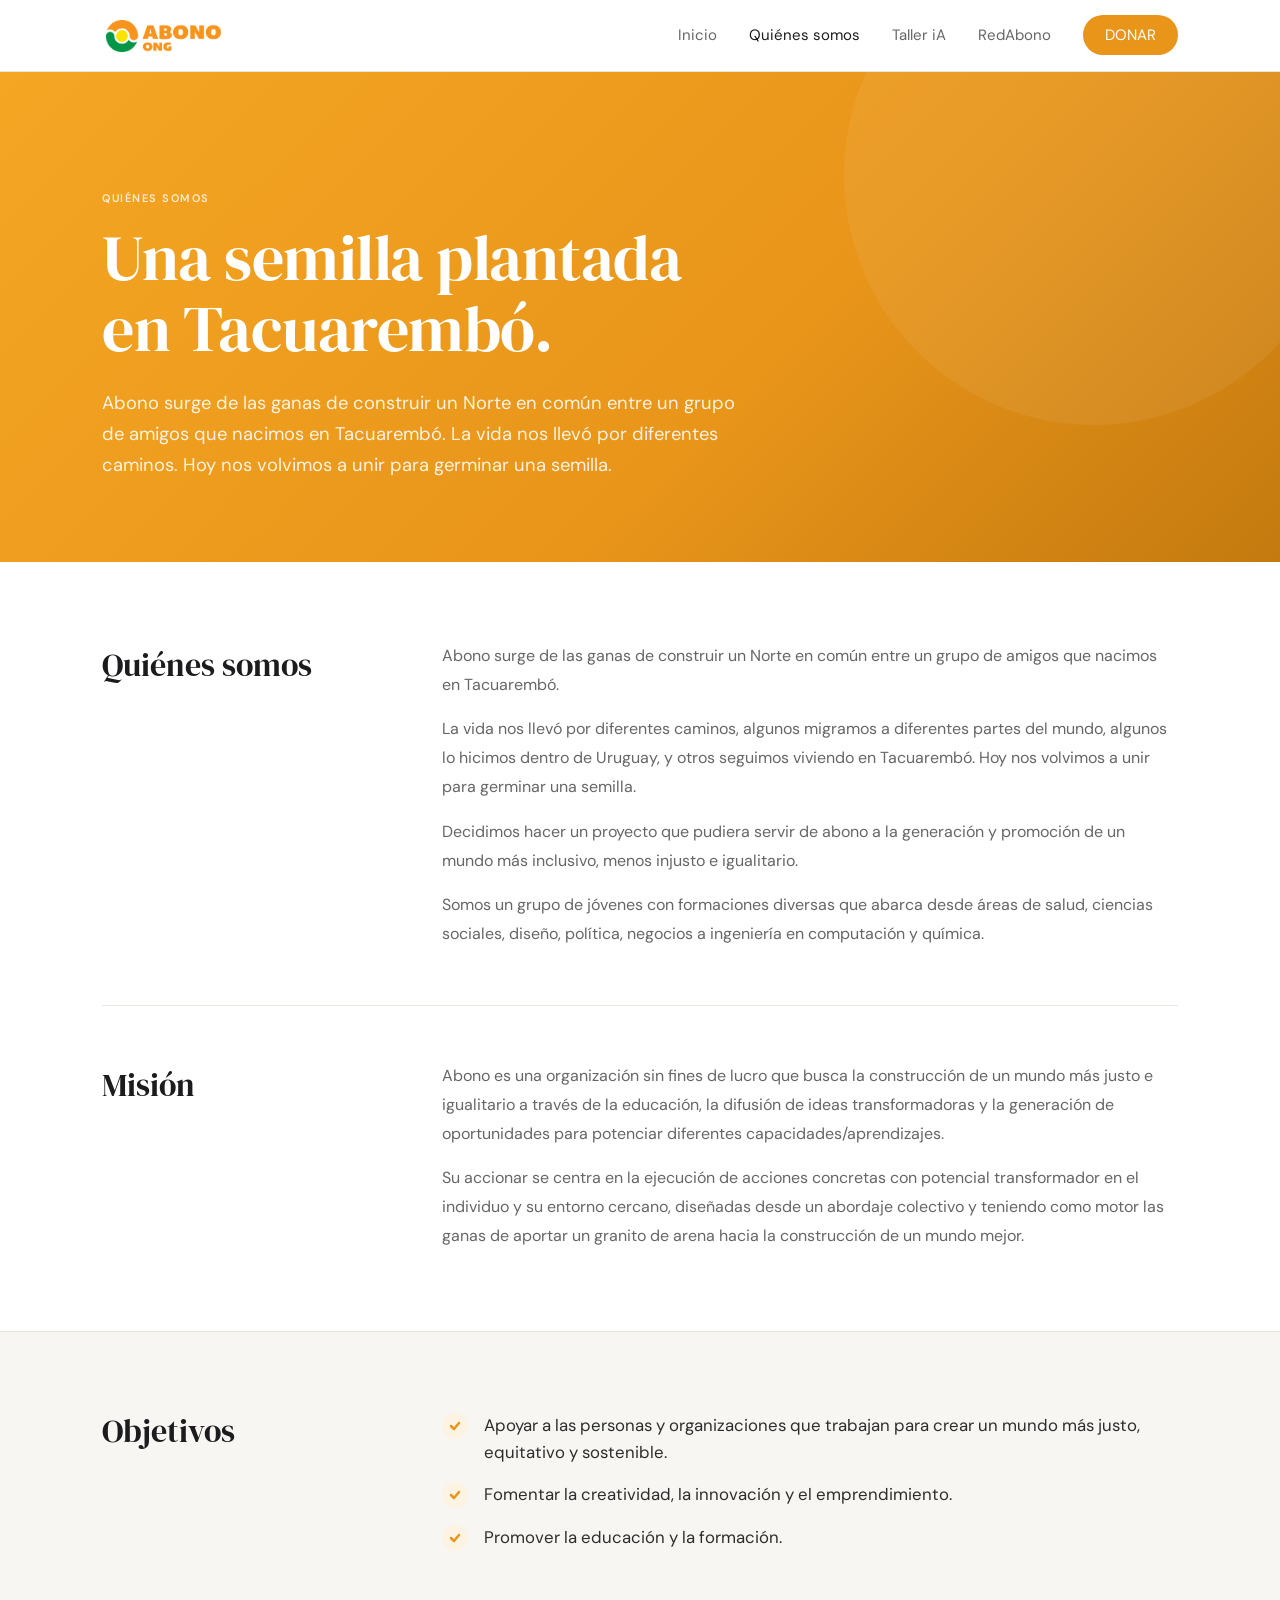
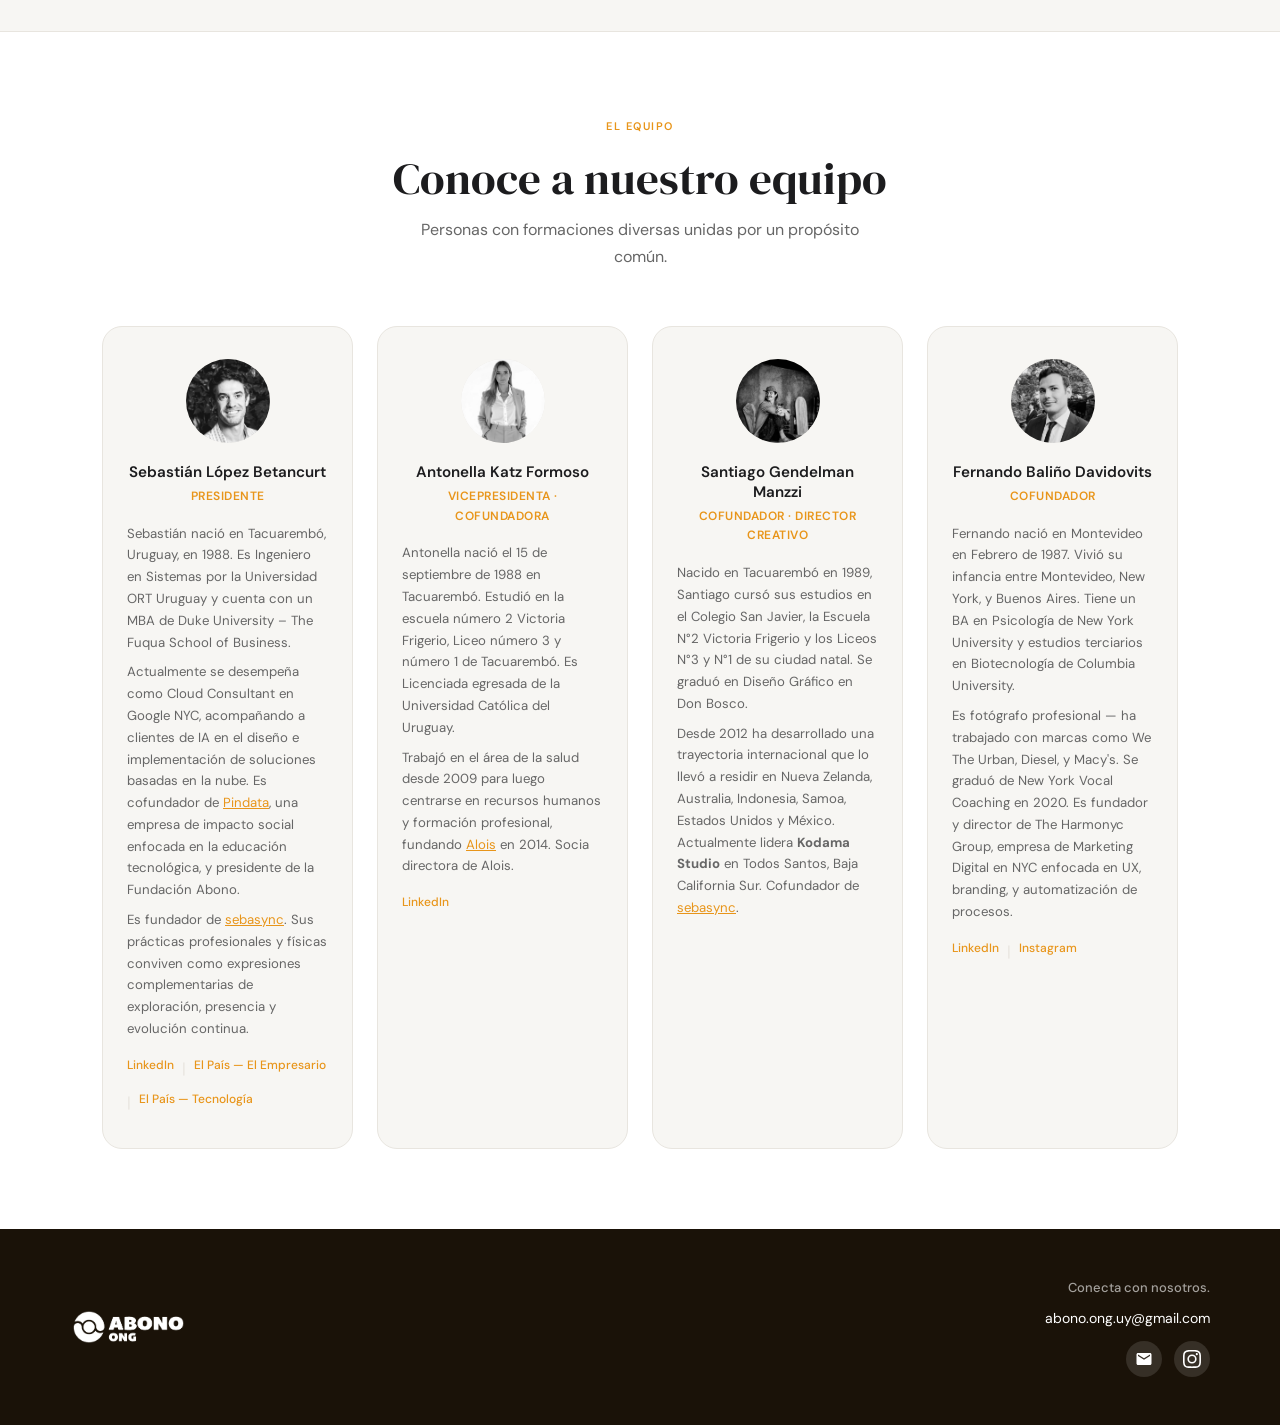
==== about.html @ c21d2574 "Deploy sitio Abono ONG — versión final" ====
<!DOCTYPE html>
<html lang="es">
<head>
  <meta charset="UTF-8"/>
  <meta name="viewport" content="width=device-width, initial-scale=1.0"/>
  <title>Quiénes somos — Abono ONG</title>
  <meta name="description" content="Somos un grupo de jóvenes de Tacuarembó que decidimos construir un mundo más justo a través de la educación y la innovación."/>
  <link rel="stylesheet" href="style.css"/>
  <style>
    .page-hero {
      background: linear-gradient(135deg, #F5A623 0%, #E8951A 60%, #C47A0F 100%);
      padding: 7rem 0 5rem;
      position: relative;
      overflow: hidden;
    }

    .page-hero::before {
      content: '';
      position: absolute;
      top: -30%;
      right: -5%;
      width: 500px;
      height: 500px;
      border-radius: 50%;
      background: rgba(255,255,255,0.06);
    }

    .page-hero-inner {
      position: relative;
      z-index: 2;
    }

    .page-hero .tag { color: rgba(255,255,255,0.8); }

    .page-hero h1 {
      color: white;
      margin-bottom: 1.5rem;
    }

    .page-hero .lead {
      color: rgba(255,255,255,0.88);
      margin-bottom: 0;
      max-width: 640px;
    }

    /* QUIENES / MISION */
    .text-sections { padding: 5rem 0; }

    .text-block {
      display: grid;
      grid-template-columns: 260px 1fr;
      gap: 5rem;
      align-items: start;
      padding: 3.5rem 0;
      border-bottom: 1px solid var(--border);
    }

    .text-block:first-child { padding-top: 0; }
    .text-block:last-child { border-bottom: none; padding-bottom: 0; }

    .text-block h2 {
      font-size: 2rem;
      padding-top: 0.25rem;
    }

    .text-block-content p {
      color: var(--mid);
      margin-bottom: 1rem;
      line-height: 1.8;
    }

    .text-block-content p:last-child { margin-bottom: 0; }

    /* OBJECTIVES */
    .objectives {
      background: var(--light);
      border-top: 1px solid var(--border);
      border-bottom: 1px solid var(--border);
      padding: 5rem 0;
    }

    .objectives-inner {
      display: grid;
      grid-template-columns: 260px 1fr;
      gap: 5rem;
      align-items: start;
    }

    .objectives h2 { font-size: 2rem; }

    .obj-list {
      list-style: none;
      display: flex;
      flex-direction: column;
      gap: 1rem;
    }

    .obj-list li {
      display: flex;
      align-items: flex-start;
      gap: 1rem;
      font-size: 1.05rem;
      color: var(--dark);
      line-height: 1.6;
    }

    .obj-bullet {
      flex-shrink: 0;
      width: 26px;
      height: 26px;
      border-radius: 50%;
      background: var(--orange-pale);
      display: flex;
      align-items: center;
      justify-content: center;
      margin-top: 1px;
    }

    .obj-bullet svg {
      width: 12px;
      height: 12px;
      stroke: var(--orange);
      fill: none;
      stroke-width: 2.5;
      stroke-linecap: round;
      stroke-linejoin: round;
    }

    /* TEAM */
    .team { padding: 5rem 0; }

    .team-header {
      text-align: center;
      margin-bottom: 3.5rem;
    }

    .team-header h2 { margin-bottom: 0.75rem; }
    .team-header p { color: var(--mid); max-width: 480px; margin: 0 auto; }

    .team-grid {
      display: grid;
      grid-template-columns: repeat(4, 1fr);
      gap: 1.5rem;
    }

    .team-card {
      background: var(--light);
      border-radius: var(--radius-lg);
      padding: 2rem 1.5rem;
      border: 1px solid var(--border);
      transition: border-color 0.2s, box-shadow 0.2s;
    }

    .team-card:hover {
      border-color: var(--orange);
      box-shadow: 0 4px 16px rgba(232,149,26,0.1);
    }

    .team-photo {
      width: 84px;
      height: 84px;
      border-radius: 50%;
      margin: 0 auto 1.25rem;
      overflow: hidden;
      background: var(--border);
    }

    .team-photo img {
      width: 100%;
      height: 100%;
      object-fit: cover;
      object-position: center top;
      filter: grayscale(100%);
    }

    .team-card h3 {
      font-size: 0.95rem;
      margin-bottom: 0.25rem;
      text-align: center;
      line-height: 1.3;
    }

    .team-role {
      font-size: 0.75rem;
      font-weight: 600;
      color: var(--orange);
      text-align: center;
      text-transform: uppercase;
      letter-spacing: 0.5px;
      margin-bottom: 1rem;
    }

    .team-bio {
      font-size: 0.825rem;
      color: var(--mid);
      line-height: 1.65;
    }

    .team-links {
      display: flex;
      gap: 0.5rem;
      margin-top: 1rem;
      flex-wrap: wrap;
    }

    .team-links a {
      font-size: 0.75rem;
      color: var(--orange);
      text-decoration: none;
      font-weight: 500;
    }

    .team-links a:hover { text-decoration: underline; }
    .team-links span { color: var(--border); }

    @media (max-width: 1000px) {
      .team-grid { grid-template-columns: 1fr 1fr; }
    }

    @media (max-width: 768px) {
      .text-block { grid-template-columns: 1fr; gap: 1.5rem; }
      .objectives-inner { grid-template-columns: 1fr; gap: 2rem; }
      .team-grid { grid-template-columns: 1fr 1fr; gap: 1rem; }
    }

    @media (max-width: 540px) {
      .team-grid { grid-template-columns: 1fr; }
    }
  </style>
</head>
<body>
  <div id="nav-placeholder"></div>

  <!-- HERO -->
  <section class="page-hero">
    <div class="container">
      <div class="page-hero-inner">
        <span class="tag">Quiénes somos</span>
        <h1>Una semilla plantada<br>en Tacuarembó.</h1>
        <p class="lead">Abono surge de las ganas de construir un Norte en común entre un grupo de amigos que nacimos en Tacuarembó. La vida nos llevó por diferentes caminos. Hoy nos volvimos a unir para germinar una semilla.</p>
      </div>
    </div>
  </section>

  <!-- QUIENES / MISION -->
  <section class="text-sections">
    <div class="container">
      <div class="text-block">
        <h2>Quiénes somos</h2>
        <div class="text-block-content">
          <p>Abono surge de las ganas de construir un Norte en común entre un grupo de amigos que nacimos en Tacuarembó.</p>
          <p>La vida nos llevó por diferentes caminos, algunos migramos a diferentes partes del mundo, algunos lo hicimos dentro de Uruguay, y otros seguimos viviendo en Tacuarembó. Hoy nos volvimos a unir para germinar una semilla.</p>
          <p>Decidimos hacer un proyecto que pudiera servir de abono a la generación y promoción de un mundo más inclusivo, menos injusto e igualitario.</p>
          <p>Somos un grupo de jóvenes con formaciones diversas que abarca desde áreas de salud, ciencias sociales, diseño, política, negocios a ingeniería en computación y química.</p>
        </div>
      </div>
      <div class="text-block">
        <h2>Misión</h2>
        <div class="text-block-content">
          <p>Abono es una organización sin fines de lucro que busca la construcción de un mundo más justo e igualitario a través de la educación, la difusión de ideas transformadoras y la generación de oportunidades para potenciar diferentes capacidades/aprendizajes.</p>
          <p>Su accionar se centra en la ejecución de acciones concretas con potencial transformador en el individuo y su entorno cercano, diseñadas desde un abordaje colectivo y teniendo como motor las ganas de aportar un granito de arena hacia la construcción de un mundo mejor.</p>
        </div>
      </div>
    </div>
  </section>

  <!-- OBJECTIVES -->
  <section class="objectives">
    <div class="container">
      <div class="objectives-inner">
        <h2>Objetivos</h2>
        <ul class="obj-list">
          <li>
            <div class="obj-bullet"><svg viewBox="0 0 12 12"><polyline points="2,6 5,9 10,3"/></svg></div>
            <span>Apoyar a las personas y organizaciones que trabajan para crear un mundo más justo, equitativo y sostenible.</span>
          </li>
          <li>
            <div class="obj-bullet"><svg viewBox="0 0 12 12"><polyline points="2,6 5,9 10,3"/></svg></div>
            <span>Fomentar la creatividad, la innovación y el emprendimiento.</span>
          </li>
          <li>
            <div class="obj-bullet"><svg viewBox="0 0 12 12"><polyline points="2,6 5,9 10,3"/></svg></div>
            <span>Promover la educación y la formación.</span>
          </li>
        </ul>
      </div>
    </div>
  </section>

  <!-- TEAM -->
  <section class="team">
    <div class="container">
      <div class="team-header">
        <span class="tag">El equipo</span>
        <h2>Conoce a nuestro equipo</h2>
        <p>Personas con formaciones diversas unidas por un propósito común.</p>
      </div>
      <div class="team-grid">

        <!-- Sebastián -->
        <div class="team-card">
          <div class="team-photo">
            <img src="img/seb.webp" alt="Sebastián López Betancurt"/>
          </div>
          <h3>Sebastián López Betancurt</h3>
          <div class="team-role">Presidente</div>
          <p class="team-bio">Sebastián nació en Tacuarembó, Uruguay, en 1988. Es Ingeniero en Sistemas por la Universidad ORT Uruguay y cuenta con un MBA de Duke University – The Fuqua School of Business.</p>
          <p class="team-bio" style="margin-top:0.5rem;">Actualmente se desempeña como Cloud Consultant en Google NYC, acompañando a clientes de IA en el diseño e implementación de soluciones basadas en la nube. Es cofundador de <a href="https://pindata.io" target="_blank" style="color:var(--orange)">Pindata</a>, una empresa de impacto social enfocada en la educación tecnológica, y presidente de la Fundación Abono.</p>
          <p class="team-bio" style="margin-top:0.5rem;">Es fundador de <a href="https://sebasync.com" target="_blank" style="color:var(--orange)">sebasync</a>. Sus prácticas profesionales y físicas conviven como expresiones complementarias de exploración, presencia y evolución continua.</p>
          <div class="team-links">
            <a href="https://www.linkedin.com/in/seblopez/" target="_blank">LinkedIn</a>
            <span>|</span>
            <a href="https://www.elpais.com.uy/el-empresario/crecio-en-tacuarembo-fue-contratado-por-google-y-vela-por-un-uso-etico-de-la-inteligencia-artificial" target="_blank">El País — El Empresario</a>
            <span>|</span>
            <a href="https://www.elpais.com.uy/vida-actual/tecnologia/devolver-lo-aprendido-el-ingeniero-uruguayo-en-google-que-apuesta-por-la-educacion-local-en-ia" target="_blank">El País — Tecnología</a>
          </div>
        </div>

        <!-- Antonella -->
        <div class="team-card">
          <div class="team-photo">
            <img src="img/anto.webp" alt="Antonella Katz Formoso"/>
          </div>
          <h3>Antonella Katz Formoso</h3>
          <div class="team-role">Vicepresidenta · Cofundadora</div>
          <p class="team-bio">Antonella nació el 15 de septiembre de 1988 en Tacuarembó. Estudió en la escuela número 2 Victoria Frigerio, Liceo número 3 y número 1 de Tacuarembó. Es Licenciada egresada de la Universidad Católica del Uruguay.</p>
          <p class="team-bio" style="margin-top:0.5rem;">Trabajó en el área de la salud desde 2009 para luego centrarse en recursos humanos y formación profesional, fundando <a href="#" style="color:var(--orange)">Alois</a> en 2014. Socia directora de Alois.</p>
          <div class="team-links">
            <a href="#" target="_blank">LinkedIn</a>
          </div>
        </div>

        <!-- Santiago -->
        <div class="team-card">
          <div class="team-photo">
            <img src="img/santi.webp" alt="Santiago Gendelman Manzzi"/>
          </div>
          <h3>Santiago Gendelman Manzzi</h3>
          <div class="team-role">Cofundador · Director Creativo</div>
          <p class="team-bio">Nacido en Tacuarembó en 1989, Santiago cursó sus estudios en el Colegio San Javier, la Escuela N°2 Victoria Frigerio y los Liceos N°3 y N°1 de su ciudad natal. Se graduó en Diseño Gráfico en Don Bosco.</p>
          <p class="team-bio" style="margin-top:0.5rem;">Desde 2012 ha desarrollado una trayectoria internacional que lo llevó a residir en Nueva Zelanda, Australia, Indonesia, Samoa, Estados Unidos y México. Actualmente lidera <strong>Kodama Studio</strong> en Todos Santos, Baja California Sur. Cofundador de <a href="https://sebasync.com" target="_blank" style="color:var(--orange)">sebasync</a>.</p>
        </div>

        <!-- Fernando -->
        <div class="team-card">
          <div class="team-photo">
            <img src="img/fer.webp" alt="Fernando Baliño Davidovits"/>
          </div>
          <h3>Fernando Baliño Davidovits</h3>
          <div class="team-role">Cofundador</div>
          <p class="team-bio">Fernando nació en Montevideo en Febrero de 1987. Vivió su infancia entre Montevideo, New York, y Buenos Aires. Tiene un BA en Psicología de New York University y estudios terciarios en Biotecnología de Columbia University.</p>
          <p class="team-bio" style="margin-top:0.5rem;">Es fotógrafo profesional — ha trabajado con marcas como We The Urban, Diesel, y Macy's. Se graduó de New York Vocal Coaching en 2020. Es fundador y director de The Harmonyc Group, empresa de Marketing Digital en NYC enfocada en UX, branding, y automatización de procesos.</p>
          <div class="team-links">
            <a href="#" target="_blank">LinkedIn</a>
            <span>|</span>
            <a href="#" target="_blank">Instagram</a>
          </div>
        </div>

      </div>



    </div>
  </section>

  <div id="footer-placeholder"></div>

  <script src="components.js"></script>
  <script>
    document.getElementById('nav-placeholder').innerHTML = NAV_HTML('about');
    document.getElementById('footer-placeholder').innerHTML = FOOTER_HTML;
  </script>
</body>
</html>
---- style.css ----
@import url('https://fonts.googleapis.com/css2?family=DM+Sans:wght@300;400;500;600&family=DM+Serif+Display&display=swap');

*, *::before, *::after { box-sizing: border-box; margin: 0; padding: 0; }

:root {
  --orange: #E8951A;
  --orange-light: #F5A623;
  --orange-dark: #C47A0F;
  --orange-pale: #FDF3E3;
  --green: #2A7A4B;
  --green-dark: #1D5534;
  --charcoal: #1C1C1E;
  --dark: #2D2D2D;
  --mid: #666;
  --muted: #999;
  --light: #F7F6F3;
  --white: #FFFFFF;
  --border: #E8E5DF;
  --radius: 12px;
  --radius-lg: 20px;
  --nav-h: 72px;
}

html { scroll-behavior: smooth; }

body {
  font-family: 'DM Sans', sans-serif;
  font-size: 16px;
  line-height: 1.65;
  color: var(--dark);
  background: var(--white);
  -webkit-font-smoothing: antialiased;
}

/* NAV */
nav {
  position: sticky;
  top: 0;
  z-index: 100;
  background: rgba(255,255,255,0.95);
  backdrop-filter: blur(12px);
  border-bottom: 1px solid var(--border);
  height: var(--nav-h);
  display: flex;
  align-items: center;
}

.nav-inner {
  max-width: 1140px;
  margin: 0 auto;
  padding: 0 2rem;
  width: 100%;
  display: flex;
  align-items: center;
  justify-content: space-between;
  gap: 2rem;
}

.logo {
  display: flex;
  align-items: center;
  text-decoration: none;
  flex-shrink: 0;
}

.logo-img {
  height: 40px;
  width: auto;
  display: block;
}

.logo-img-footer {
  height: 38px;
  width: auto;
  display: block;
}

.logo-mark {
  width: 44px;
  height: 44px;
}

.logo-text {
  display: flex;
  flex-direction: column;
  line-height: 1;
}

.logo-text span:first-child {
  font-size: 18px;
  font-weight: 700;
  color: var(--charcoal);
  letter-spacing: 1px;
  text-transform: uppercase;
}

.logo-text span:last-child {
  font-size: 10px;
  font-weight: 600;
  color: var(--orange);
  letter-spacing: 2px;
  text-transform: uppercase;
}

.nav-links {
  display: flex;
  align-items: center;
  gap: 2rem;
  list-style: none;
}

.nav-links a {
  text-decoration: none;
  color: var(--mid);
  font-size: 15px;
  font-weight: 400;
  transition: color 0.2s;
}

.nav-links a:hover,
.nav-links a.active {
  color: var(--charcoal);
}

.btn-donar {
  background: var(--orange);
  color: white !important;
  padding: 10px 22px;
  border-radius: 100px;
  font-weight: 500;
  font-size: 14px;
  text-decoration: none;
  transition: background 0.2s, transform 0.15s;
  flex-shrink: 0;
}

.btn-donar:hover {
  background: var(--orange-dark);
  transform: translateY(-1px);
}

/* FOOTER */
footer {
  background: #1A1208;
  color: white;
  padding: 3rem 2rem;
}

.footer-inner {
  max-width: 1140px;
  margin: 0 auto;
  display: flex;
  justify-content: space-between;
  align-items: center;
  gap: 2rem;
  flex-wrap: wrap;
}



.footer-right {
  text-align: right;
}

.footer-right p {
  font-size: 13px;
  font-weight: 500;
  color: rgba(255,255,255,0.6);
  margin-bottom: 6px;
}

.footer-right a {
  color: white;
  font-size: 14px;
  text-decoration: none;
}

.footer-right a:hover { text-decoration: underline; }

.footer-icons {
  display: flex;
  gap: 12px;
  justify-content: flex-end;
  margin-top: 10px;
}

.footer-icons a {
  width: 36px;
  height: 36px;
  border-radius: 50%;
  background: rgba(255,255,255,0.12);
  display: flex;
  align-items: center;
  justify-content: center;
  transition: background 0.2s;
}

.footer-icons a:hover { background: rgba(255,255,255,0.25); }

.footer-icons svg { width: 18px; height: 18px; fill: white; }

/* SHARED */
.container {
  max-width: 1140px;
  margin: 0 auto;
  padding: 0 2rem;
}

.section { padding: 5rem 0; }
.section-sm { padding: 3rem 0; }

.tag {
  display: inline-block;
  font-size: 11px;
  font-weight: 600;
  letter-spacing: 1.5px;
  text-transform: uppercase;
  color: var(--orange);
  margin-bottom: 1rem;
}

h1 { font-family: 'DM Serif Display', serif; font-size: clamp(2.4rem, 5vw, 4rem); font-weight: 400; line-height: 1.1; color: var(--charcoal); letter-spacing: -0.5px; }
h2 { font-family: 'DM Serif Display', serif; font-size: clamp(1.8rem, 3.5vw, 2.8rem); font-weight: 400; color: var(--charcoal); line-height: 1.2; }
h3 { font-size: 1.15rem; font-weight: 600; color: var(--charcoal); }

.lead { font-size: 1.15rem; color: var(--mid); line-height: 1.7; max-width: 600px; }

.btn-primary {
  display: inline-flex;
  align-items: center;
  gap: 8px;
  background: var(--orange);
  color: white;
  padding: 14px 28px;
  border-radius: 100px;
  font-size: 15px;
  font-weight: 500;
  text-decoration: none;
  transition: background 0.2s, transform 0.15s;
}

.btn-primary:hover { background: var(--orange-dark); transform: translateY(-2px); }

.btn-outline {
  display: inline-flex;
  align-items: center;
  gap: 8px;
  border: 1.5px solid var(--charcoal);
  color: var(--charcoal);
  padding: 13px 27px;
  border-radius: 100px;
  font-size: 15px;
  font-weight: 500;
  text-decoration: none;
  transition: all 0.2s;
}

.btn-outline:hover { background: var(--charcoal); color: white; }

/* MOBILE NAV */
.hamburger { display: none; background: none; border: none; cursor: pointer; padding: 4px; }
.hamburger span { display: block; width: 22px; height: 2px; background: var(--charcoal); margin: 5px 0; transition: all 0.3s; border-radius: 2px; }

@media (max-width: 768px) {
  .nav-links { display: none; flex-direction: column; position: absolute; top: var(--nav-h); left: 0; right: 0; background: white; border-bottom: 1px solid var(--border); padding: 1rem 2rem 1.5rem; gap: 1rem; }
  .nav-links.open { display: flex; }
  .hamburger { display: block; }
  .section { padding: 3.5rem 0; }
  .footer-inner { flex-direction: column; align-items: flex-start; }
  .footer-right { text-align: left; }
  .footer-icons { justify-content: flex-start; }
}
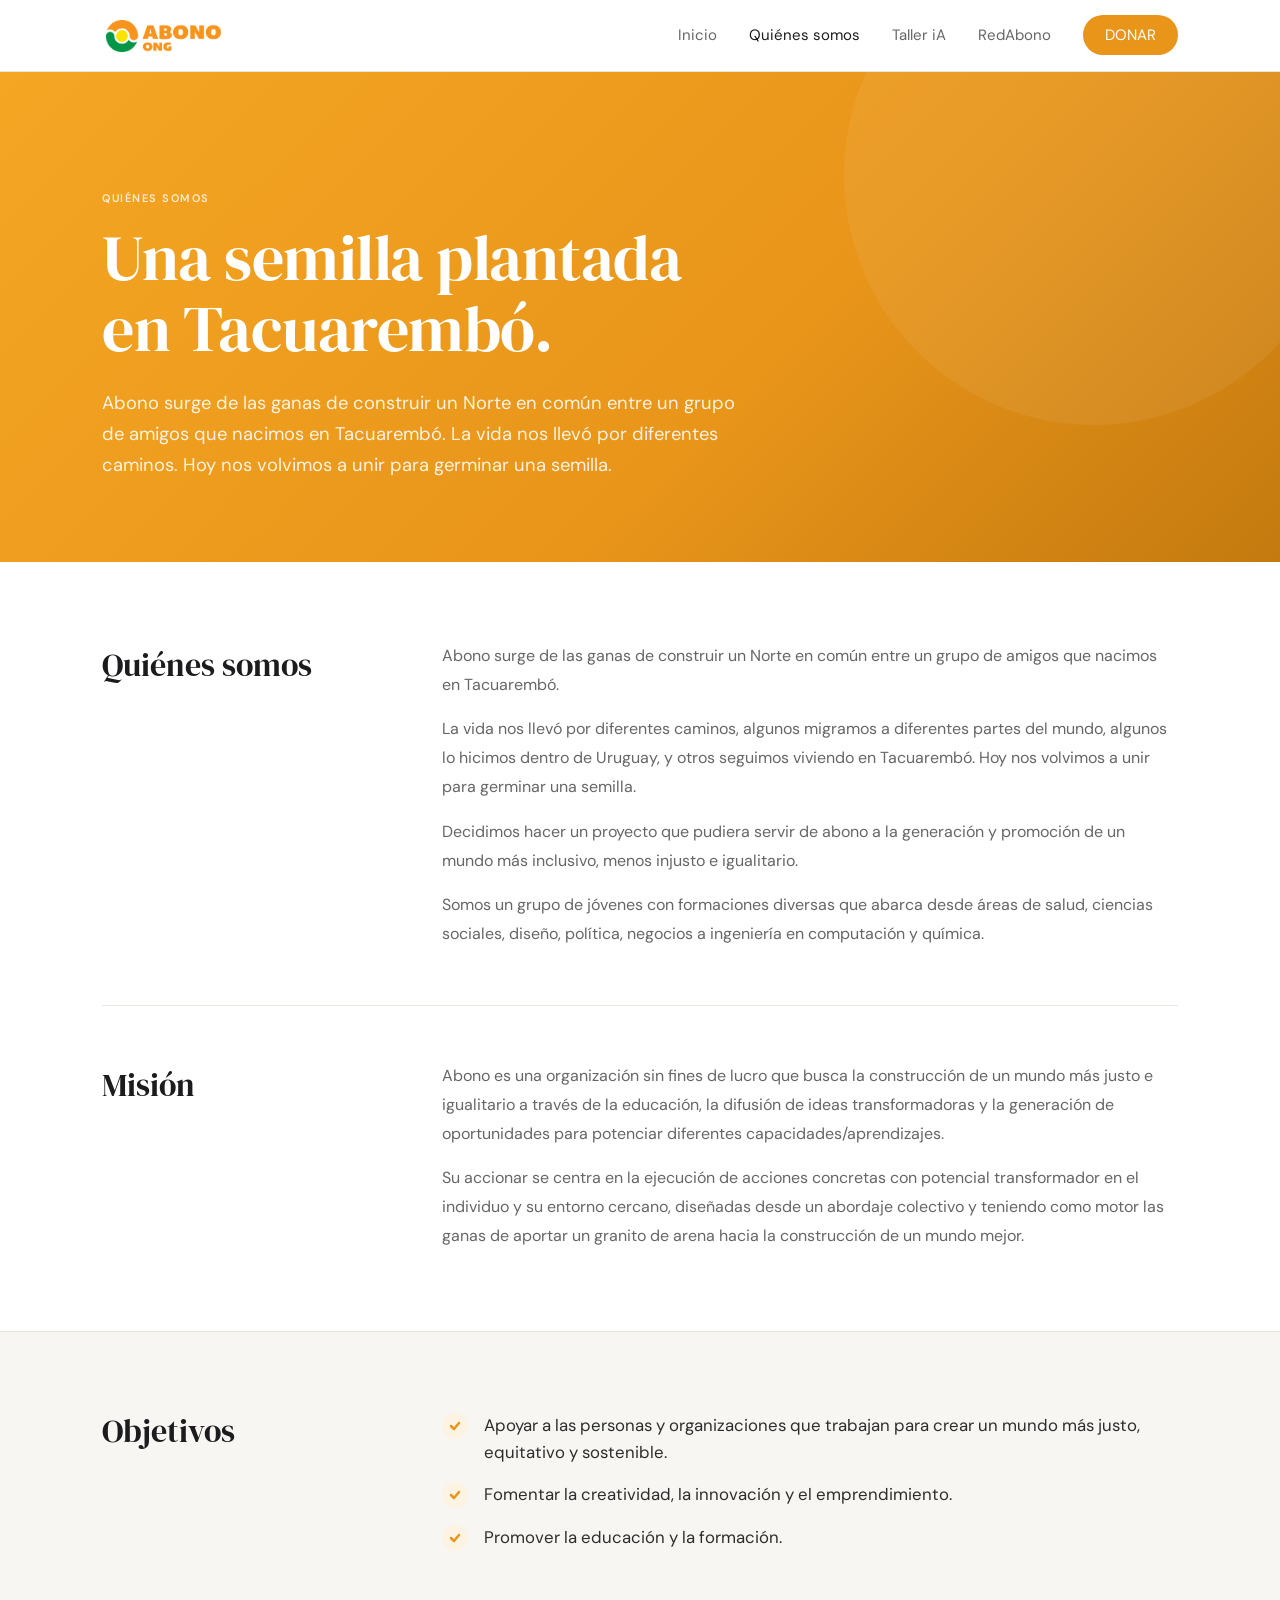
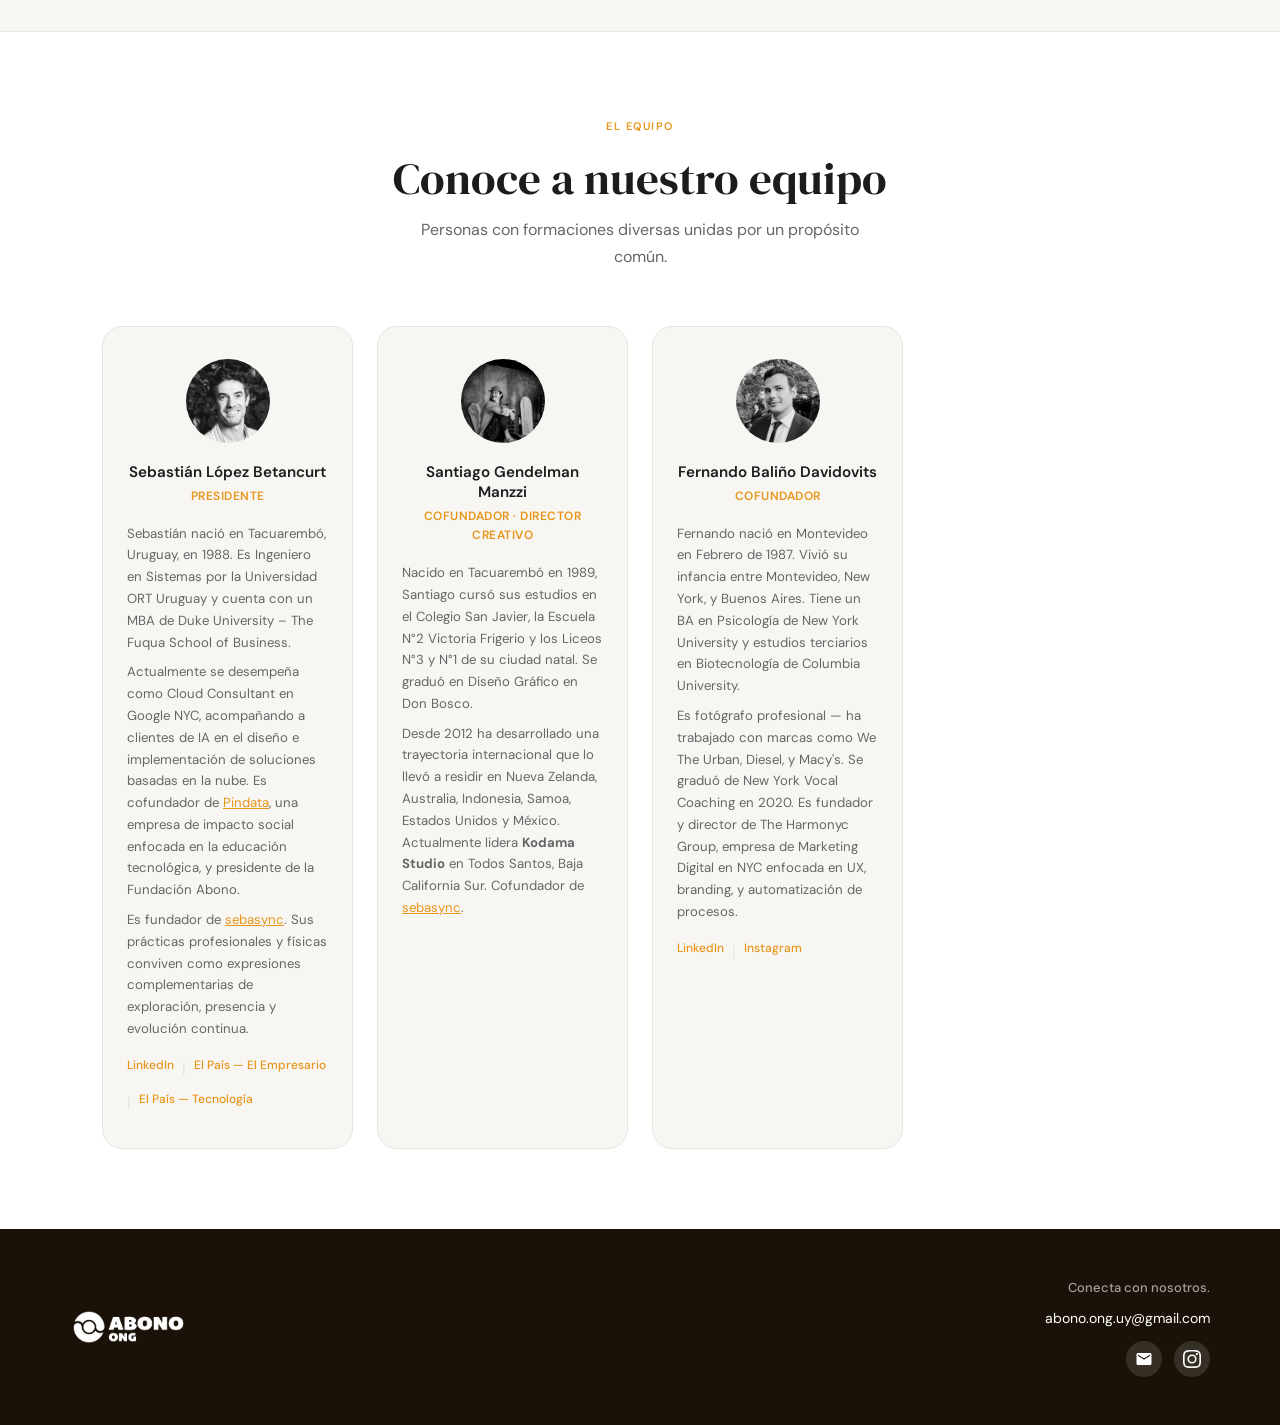
==== commit 82c8508d: "Update about.html" ====
--- a/about.html
+++ b/about.html
@@ -316,19 +316,6 @@
           </div>
         </div>
 
-        <!-- Antonella -->
-        <div class="team-card">
-          <div class="team-photo">
-            <img src="img/anto.webp" alt="Antonella Katz Formoso"/>
-          </div>
-          <h3>Antonella Katz Formoso</h3>
-          <div class="team-role">Vicepresidenta · Cofundadora</div>
-          <p class="team-bio">Antonella nació el 15 de septiembre de 1988 en Tacuarembó. Estudió en la escuela número 2 Victoria Frigerio, Liceo número 3 y número 1 de Tacuarembó. Es Licenciada egresada de la Universidad Católica del Uruguay.</p>
-          <p class="team-bio" style="margin-top:0.5rem;">Trabajó en el área de la salud desde 2009 para luego centrarse en recursos humanos y formación profesional, fundando <a href="#" style="color:var(--orange)">Alois</a> en 2014. Socia directora de Alois.</p>
-          <div class="team-links">
-            <a href="#" target="_blank">LinkedIn</a>
-          </div>
-        </div>
 
         <!-- Santiago -->
         <div class="team-card">
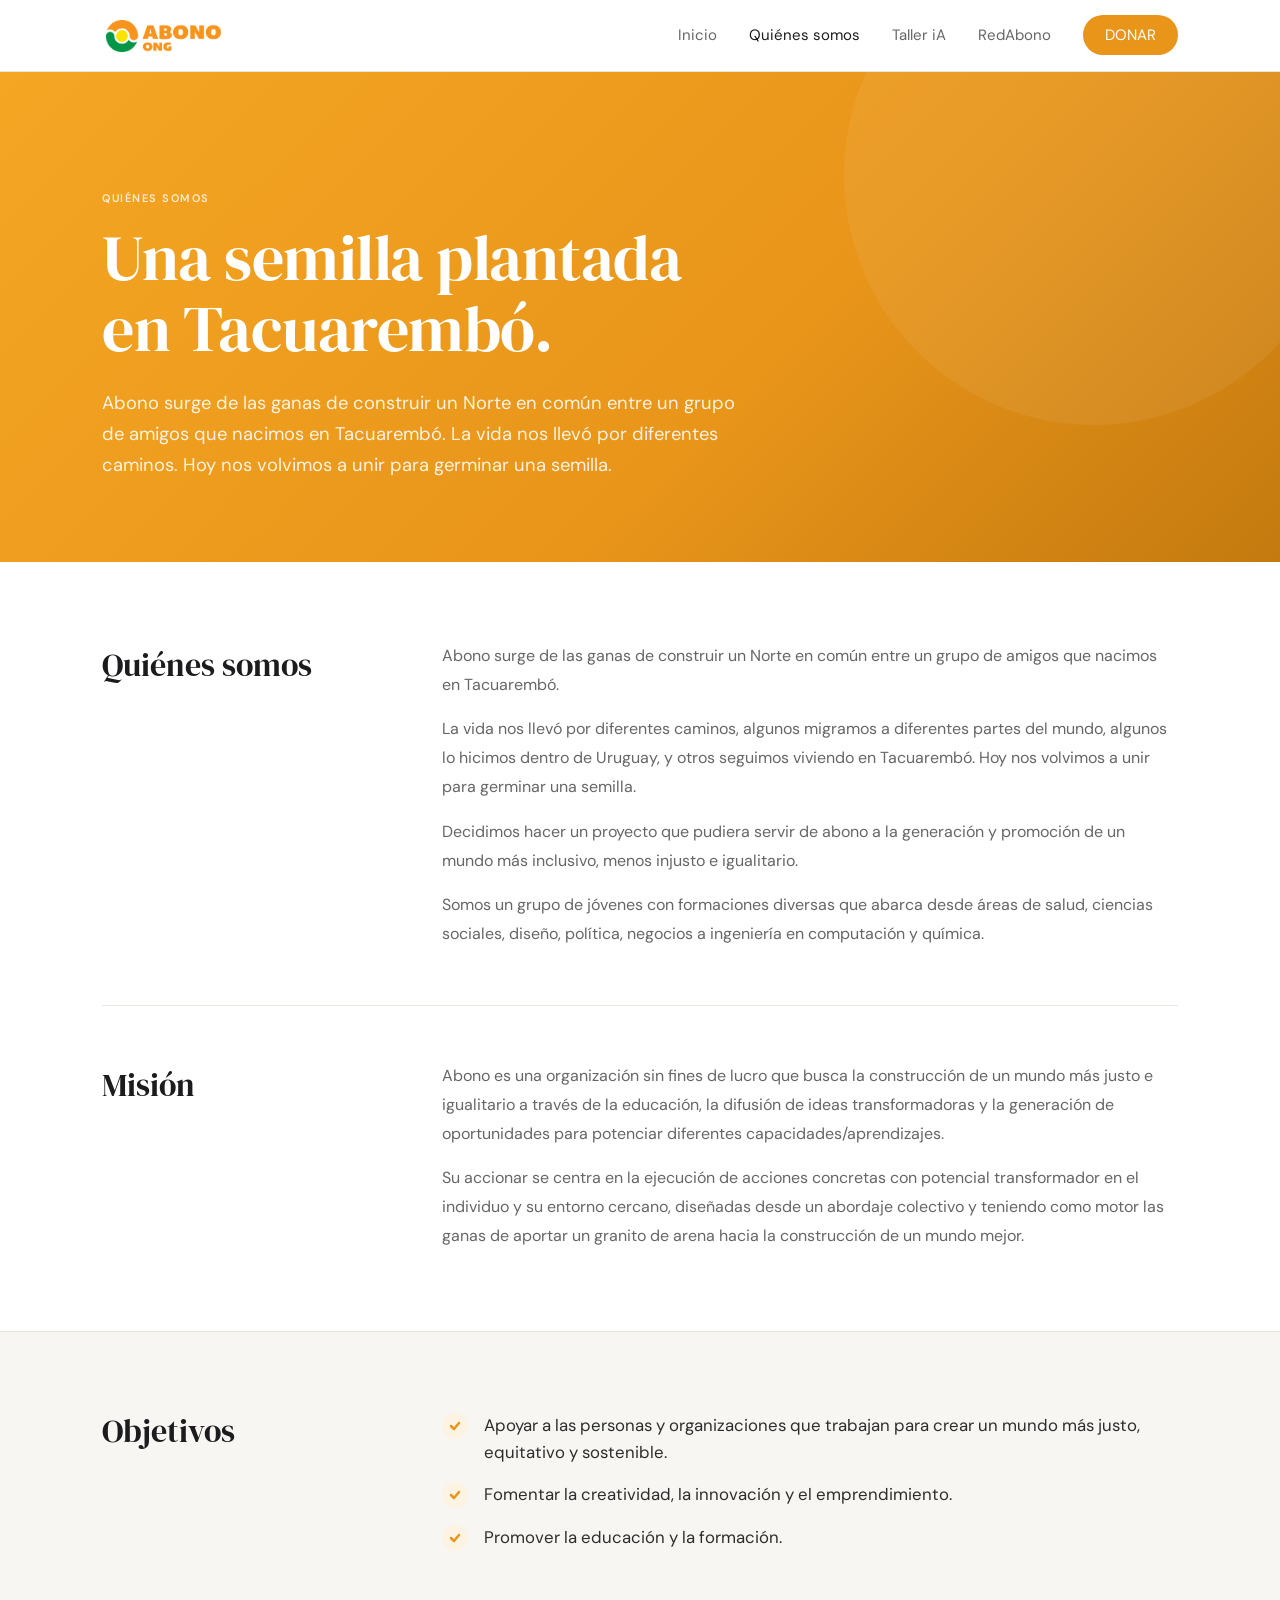
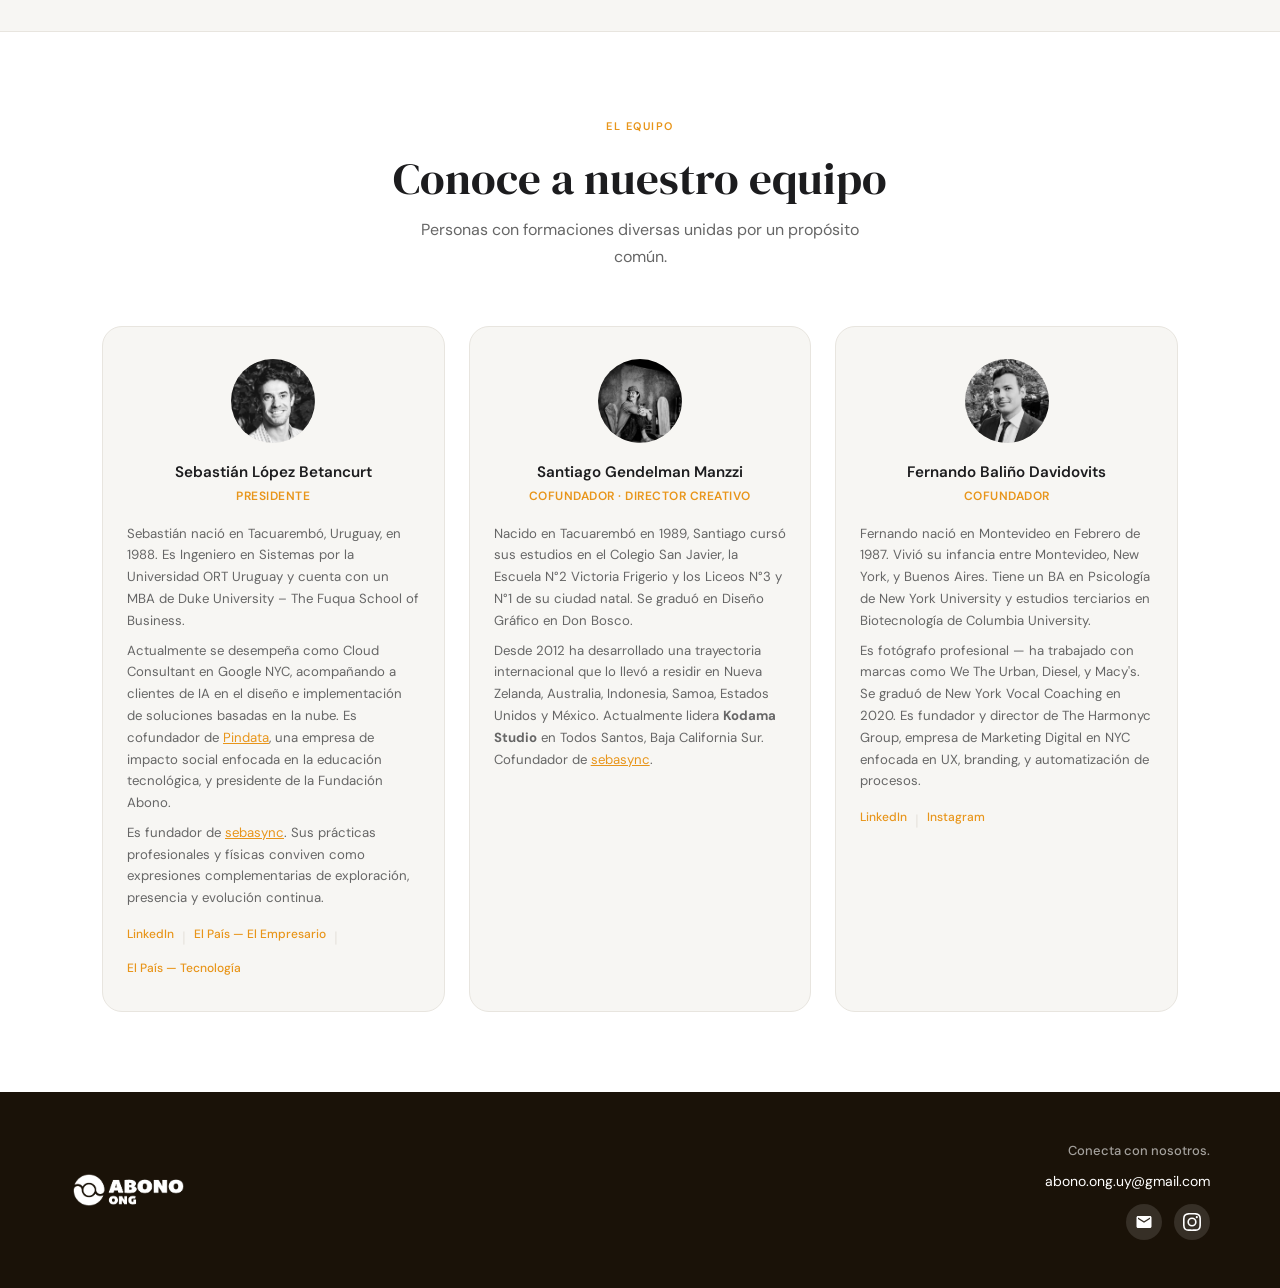
==== commit c43f6b04: "Add files via upload" ====
--- a/about.html
+++ b/about.html
@@ -139,7 +139,7 @@
 
     .team-grid {
       display: grid;
-      grid-template-columns: repeat(4, 1fr);
+      grid-template-columns: repeat(3, 1fr);
       gap: 1.5rem;
     }
 
@@ -214,7 +214,7 @@
     .team-links span { color: var(--border); }
 
     @media (max-width: 1000px) {
-      .team-grid { grid-template-columns: 1fr 1fr; }
+      .team-grid { grid-template-columns: 1fr 1fr 1fr; }
     }
 
     @media (max-width: 768px) {
